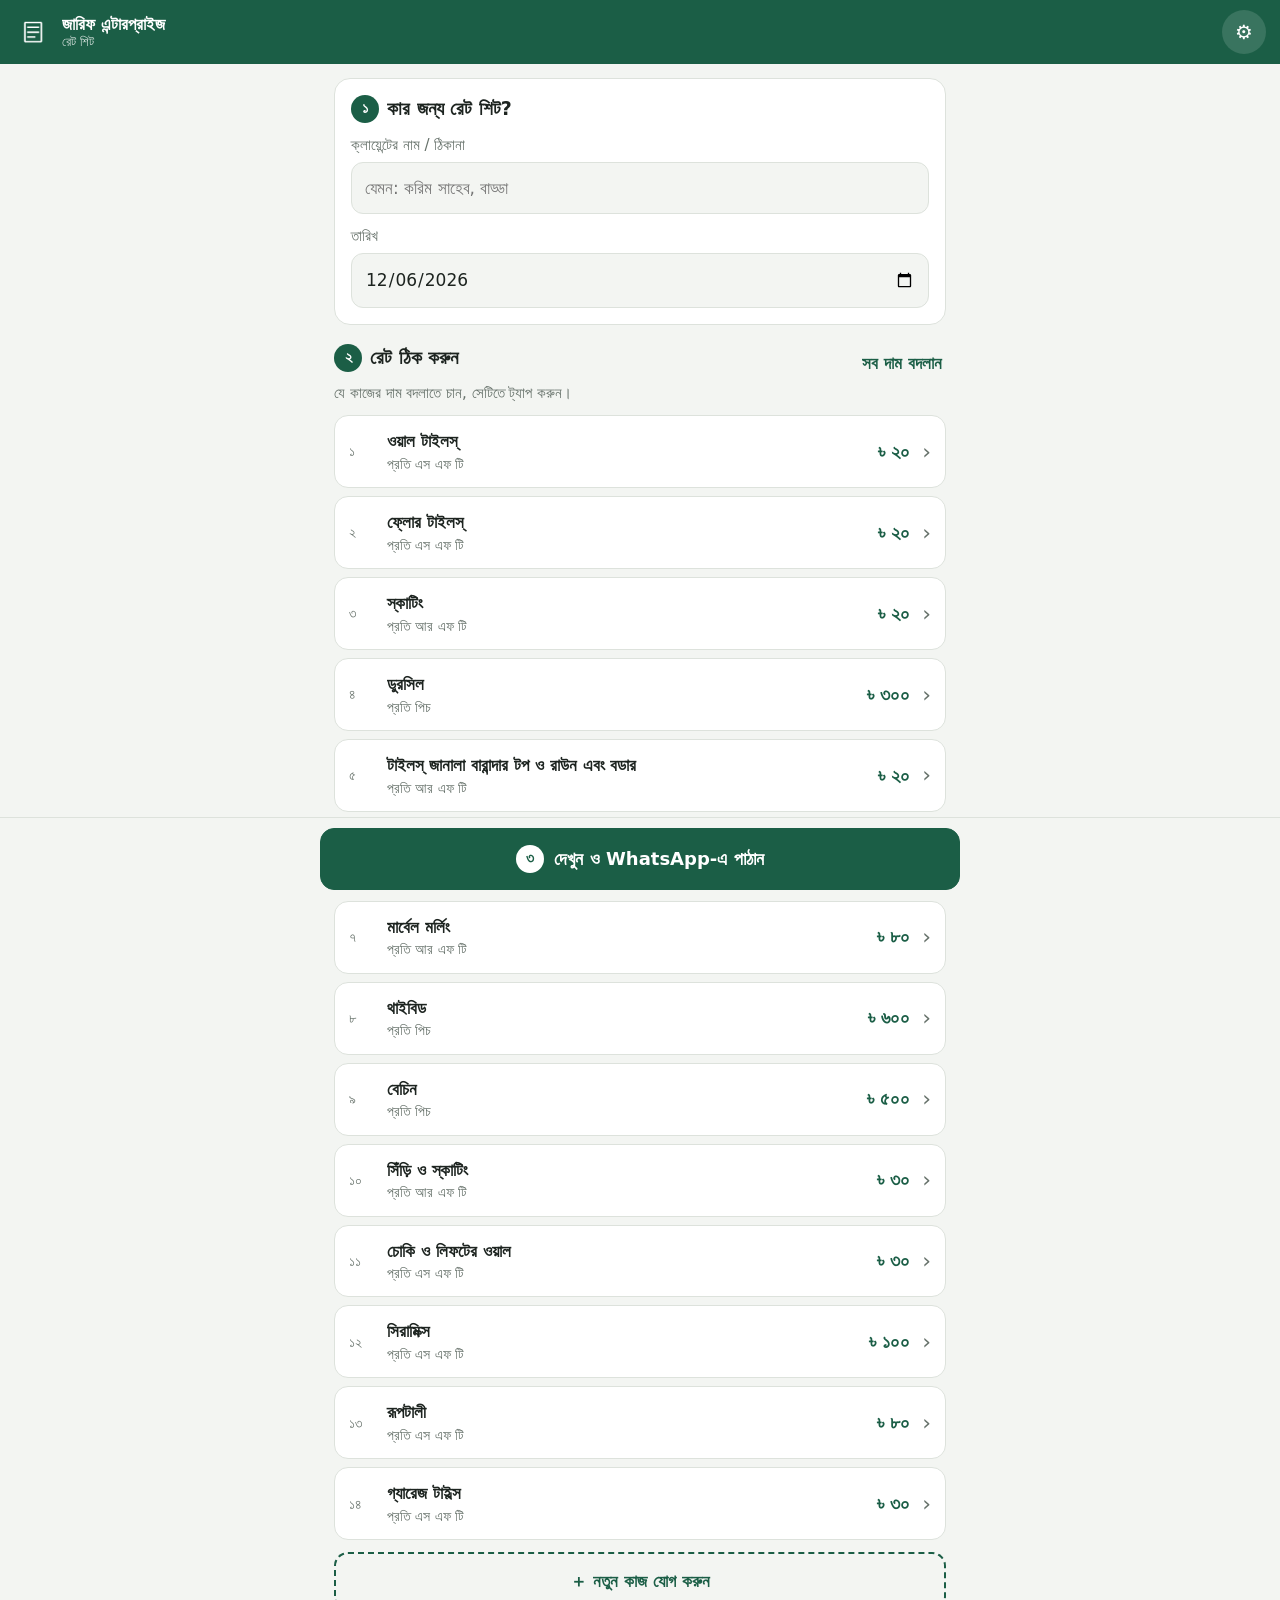
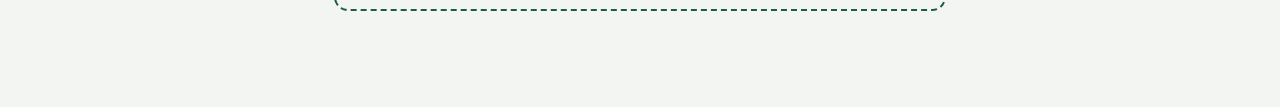
==== app/index.html @ 0f3c6140 "Add landing page, redesign owner app as step-by-step mobile app Co-Authored-By: Claude Sonnet 5.5 <n" ====
<!doctype html>
<html lang="bn">
<head>
<meta charset="utf-8">
<meta name="viewport" content="width=device-width, initial-scale=1, viewport-fit=cover">
<title>জারিফ রেট শিট</title>
<meta name="theme-color" content="#1b5e46">
<link rel="manifest" href="manifest.webmanifest">
<link rel="icon" href="../icons/icon.svg" type="image/svg+xml">
<link rel="apple-touch-icon" href="../icons/icon-192.png">
<meta name="apple-mobile-web-app-capable" content="yes">
<meta name="mobile-web-app-capable" content="yes">
<link rel="stylesheet" href="app.css">
</head>
<body>
<header class="appbar">
  <a class="brand" href="../" aria-label="ওয়েবসাইট">
    <img src="../icons/icon-192.png" alt="">
    <span><b>জারিফ এন্টারপ্রাইজ</b><small>রেট শিট</small></span>
  </a>
  <button id="menuBtn" class="round" aria-label="সেটিং">⚙️</button>
</header>

<main>
  <section class="card">
    <h2><span class="step">১</span> কার জন্য রেট শিট?</h2>
    <label>ক্লায়েন্টের নাম / ঠিকানা
      <input id="ref" placeholder="যেমন: করিম সাহেব, বাড্ডা" autocomplete="off">
    </label>
    <label>তারিখ
      <input id="date" type="date">
    </label>
  </section>

  <section>
    <div class="sec-head">
      <h2><span class="step">২</span> রেট ঠিক করুন</h2>
      <button id="bulkBtn" class="link">সব দাম বদলান</button>
    </div>
    <p class="hint">যে কাজের দাম বদলাতে চান, সেটিতে ট্যাপ করুন।</p>
    <div id="list"></div>
    <button id="addBtn" class="add">＋ নতুন কাজ যোগ করুন</button>
  </section>
</main>

<div class="actionbar">
  <button id="previewBtn" class="primary big"><span class="step light">৩</span> দেখুন ও WhatsApp-এ পাঠান</button>
</div>

<!-- Edit one item -->
<div class="sheet" id="sheetEdit" role="dialog" aria-modal="true">
  <div class="panel">
    <div class="grab"></div>
    <h3 id="editTitle">কাজ</h3>
    <label>কাজের নাম <input id="eName" placeholder="যেমন: ওয়াল টাইলস্"></label>
    <div class="lbl">কিসের হিসাবে?</div>
    <div class="chips" id="eUnits"></div>
    <div class="lbl">দাম (টাকা)</div>
    <div class="stepper">
      <button id="eMinus" class="round big" aria-label="কমান">−</button>
      <input id="ePrice" inputmode="decimal" placeholder="০">
      <button id="ePlus" class="round big" aria-label="বাড়ান">＋</button>
    </div>
    <button id="eSave" class="primary big">সেভ করুন</button>
    <div class="trio" id="eTools">
      <button id="eUp" class="ghost">↑ উপরে</button>
      <button id="eDown" class="ghost">↓ নিচে</button>
      <button id="eDel" class="ghost danger">মুছুন</button>
    </div>
    <button class="close ghost" data-close>বাতিল</button>
  </div>
</div>

<!-- Bulk change -->
<div class="sheet" id="sheetBulk" role="dialog" aria-modal="true">
  <div class="panel">
    <div class="grab"></div>
    <h3>সব দাম একসাথে বদলান</h3>
    <p class="hint">কত শতাংশ বাড়াতে বা কমাতে চান লিখুন। দাম ৫ টাকার কাছাকাছি করা হবে।</p>
    <label>শতাংশ (%) <input id="bPct" inputmode="decimal" placeholder="যেমন: ১০"></label>
    <div class="two">
      <button id="bUp" class="primary">বাড়ান ▲</button>
      <button id="bDown" class="primary dark">কমান ▼</button>
    </div>
    <button class="close ghost" data-close>বাতিল</button>
  </div>
</div>

<!-- Settings -->
<div class="sheet tall" id="sheetSet" role="dialog" aria-modal="true">
  <div class="panel">
    <div class="grab"></div>
    <h3>সেটিং</h3>
    <div id="installBox" class="note" hidden>
      <b>ফোনে অ্যাপ হিসেবে রাখুন</b>
      <p id="installText"></p>
      <button id="installBtn" class="primary" hidden>ইনস্টল করুন</button>
    </div>
    <h4>প্রতিষ্ঠানের তথ্য (শিটে ছাপা হবে)</h4>
    <label>বিসমিল্লাহ লাইন <input id="s-bismillah"></label>
    <label>প্রতিষ্ঠানের নাম <input id="s-title"></label>
    <label>প্রোপাইটর <input id="s-owner"></label>
    <label>বিবরণ <textarea id="s-tagline" rows="3"></textarea></label>
    <label>ঠিকানা <textarea id="s-address" rows="2"></textarea></label>
    <label>মোবাইল <input id="s-mobile" inputmode="tel"></label>
    <label>শিটের শিরোনাম <input id="s-heading"></label>
    <label>বি: দ্র: (নিচের নোট) <textarea id="s-note" rows="5"></textarea></label>
    <label>বাম স্বাক্ষর <input id="s-sigL"></label>
    <label>ডান স্বাক্ষর <input id="s-sigR"></label>
    <h4>ব্যাকআপ</h4>
    <p class="hint">ফোনের ডাটা মুছে গেলে রেট হারিয়ে যায়। মাঝেমধ্যে ব্যাকআপ রাখুন।</p>
    <div class="two">
      <button id="exportBtn" class="ghost">ব্যাকআপ সেভ</button>
      <button id="importBtn" class="ghost">ব্যাকআপ লোড</button>
    </div>
    <input type="file" id="importFile" accept="application/json" hidden>
    <button id="resetBtn" class="ghost danger wide">সব আগের অবস্থায় ফেরান</button>
    <button class="primary big" data-close>হয়েছে</button>
  </div>
</div>

<!-- Preview / send -->
<div class="screen" id="screenPrev">
  <div class="appbar">
    <button id="backBtn" class="link light">← ফিরে যান</button>
    <b>প্রিভিউ</b><span style="width:70px"></span>
  </div>
  <div class="scroll"><div class="paper"><canvas id="canvas"></canvas></div></div>
  <div class="actionbar col">
    <button id="shareBtn" class="primary big">📲 WhatsApp-এ পাঠান</button>
    <div class="two">
      <button id="saveBtn" class="ghost">⬇ ছবি সেভ</button>
      <button id="textBtn" class="ghost">💬 টেক্সট পাঠান</button>
    </div>
  </div>
</div>

<div id="toast"><span id="toastMsg"></span><button id="toastAct" hidden></button></div>
<script src="app.js"></script>
</body>
</html>
---- app/app.css ----
:root{--g:#1b5e46;--g2:#134735;--bg:#f3f5f2;--card:#fff;--line:#dde2dc;--tx:#1d2420;--mut:#66716a;--red:#b3261e;--amber:#fff4d6}
@media (prefers-color-scheme:dark){:root{--bg:#111412;--card:#1b201d;--line:#323a35;--tx:#e8ece9;--mut:#9aa59e;--amber:#3a3118}}
*{box-sizing:border-box;-webkit-tap-highlight-color:transparent}
html,body{margin:0}
body{font-family:"Noto Sans Bengali","Kalpurush","SolaimanLipi","Bangla Sangam MN","Nirmala UI",system-ui,sans-serif;font-size:17px;line-height:1.45;background:var(--bg);color:var(--tx);padding-bottom:calc(96px + env(safe-area-inset-bottom))}
body.lock{overflow:hidden}
button{font:inherit;cursor:pointer}
.appbar{position:sticky;top:0;z-index:5;display:flex;align-items:center;justify-content:space-between;background:var(--g);color:#fff;padding:calc(10px + env(safe-area-inset-top)) 14px 10px}
.brand{display:flex;gap:10px;align-items:center;color:#fff;text-decoration:none}
.brand img{width:38px;height:38px;border-radius:10px}
.brand span{display:flex;flex-direction:column;line-height:1.2}
.brand small{opacity:.8;font-size:13px}
.round{width:44px;height:44px;border-radius:50%;border:0;background:#ffffff22;color:inherit;font-size:20px}
.round.big{width:56px;height:56px;font-size:28px;background:var(--card);border:1.5px solid var(--line);color:var(--g)}
main{max-width:640px;margin:auto;padding:14px 14px 0}
h2{font-size:19px;margin:0 0 10px;display:flex;align-items:center;gap:8px}
h3{font-size:20px;margin:6px 0 12px}
h4{font-size:15px;color:var(--mut);margin:22px 0 6px}
.step{display:inline-grid;place-items:center;width:28px;height:28px;border-radius:50%;background:var(--g);color:#fff;font-size:15px;flex:none}
.step.light{background:#fff;color:var(--g)}
.card{background:var(--card);border:1px solid var(--line);border-radius:16px;padding:16px;margin-bottom:18px}
label,.lbl{display:block;font-size:15px;color:var(--mut);margin:12px 0 0}
input,textarea{width:100%;font:inherit;font-size:17px;color:var(--tx);background:var(--bg);border:1.5px solid var(--line);border-radius:12px;padding:13px;margin-top:5px}
input:focus,textarea:focus{outline:0;border-color:var(--g)}
.sec-head{display:flex;justify-content:space-between;align-items:center}
.hint{color:var(--mut);font-size:15px;margin:0 0 10px}
.link{background:none;border:0;color:var(--g);font-weight:600;padding:8px 4px}
.link.light{color:#fff}
@media (prefers-color-scheme:dark){.link{color:#6fcf9f}}
.item{width:100%;display:flex;align-items:center;gap:12px;text-align:left;background:var(--card);color:var(--tx);border:1px solid var(--line);border-radius:14px;padding:13px 14px;margin-bottom:8px;min-height:64px}
.item:active{background:var(--bg)}
.item .no{color:var(--mut);width:26px;flex:none;font-size:14px}
.item .meta{flex:1;min-width:0;display:flex;flex-direction:column}
.item .meta b{font-weight:600;overflow-wrap:anywhere}
.item .meta small{color:var(--mut);font-size:14px}
.item .price{font-weight:700;font-size:19px;color:var(--g);white-space:nowrap}
@media (prefers-color-scheme:dark){.item .price{color:#6fcf9f}}
.item .price.empty{color:var(--red);font-size:15px}
.item .chev{color:var(--mut);font-size:22px}
.add{width:100%;border:2px dashed var(--g);background:none;color:var(--g);border-radius:14px;padding:15px;font-weight:600;margin-top:4px}
@media (prefers-color-scheme:dark){.add{color:#6fcf9f;border-color:#6fcf9f}}
.primary,.ghost{border-radius:14px;padding:14px 16px;border:1.5px solid var(--g);font-weight:600}
.primary{background:var(--g);color:#fff}
.primary.dark{background:var(--g2)}
.primary.big{width:100%;font-size:18px;padding:16px;display:flex;justify-content:center;align-items:center;gap:10px}
.ghost{background:var(--card);color:var(--tx);border-color:var(--line)}
.ghost.danger{color:var(--red)}
.wide{width:100%;margin-top:12px}
.two{display:grid;grid-template-columns:1fr 1fr;gap:10px;margin-top:12px}
.trio{display:grid;grid-template-columns:1fr 1fr 1fr;gap:8px;margin-top:10px}
.actionbar{position:fixed;left:0;right:0;bottom:0;z-index:6;padding:10px 14px calc(10px + env(safe-area-inset-bottom));background:var(--bg);border-top:1px solid var(--line)}
.actionbar>*{max-width:640px;margin-left:auto;margin-right:auto}
.actionbar.col .two{margin-top:8px}

/* bottom sheets */
.sheet{position:fixed;inset:0;z-index:20;background:#0007;display:none;align-items:flex-end}
.sheet.open{display:flex}
.sheet .panel{width:100%;max-width:640px;margin:auto auto 0;background:var(--card);border-radius:22px 22px 0 0;padding:8px 18px calc(18px + env(safe-area-inset-bottom));max-height:92vh;overflow:auto;animation:up .22s ease-out}
@keyframes up{from{transform:translateY(40px);opacity:.5}to{transform:none;opacity:1}}
.grab{width:44px;height:5px;border-radius:3px;background:var(--line);margin:4px auto 10px}
.panel .primary.big{margin-top:16px}
.close{width:100%;margin-top:10px;border-color:transparent}
.chips{display:flex;flex-wrap:wrap;gap:8px;margin-top:6px}
.chip{border:1.5px solid var(--line);background:var(--bg);color:var(--tx);border-radius:999px;padding:10px 16px}
.chip.on{background:var(--g);color:#fff;border-color:var(--g)}
.stepper{display:flex;gap:10px;align-items:center;margin-top:6px}
.stepper input{margin:0;text-align:center;font-size:28px;font-weight:700;padding:10px}
.note{background:var(--amber);border-radius:12px;padding:12px 14px;margin-bottom:8px}
.note p{margin:4px 0 8px;font-size:15px}

/* preview screen */
.screen{position:fixed;inset:0;z-index:30;background:var(--bg);display:none;flex-direction:column}
.screen.open{display:flex}
.screen .appbar{position:static}
.screen .scroll{flex:1;overflow:auto;padding:12px}
.paper{background:#fff;max-width:640px;margin:auto;border-radius:6px;box-shadow:0 2px 12px #0003;overflow:hidden}
canvas{width:100%;display:block}
#toast{position:fixed;left:50%;bottom:calc(110px + env(safe-area-inset-bottom));transform:translateX(-50%);background:#222;color:#fff;padding:12px 16px;border-radius:14px;opacity:0;pointer-events:none;transition:.25s;max-width:92%;z-index:50;display:flex;gap:14px;align-items:center}
#toast.show{opacity:1;pointer-events:auto}
#toast button{background:none;border:0;color:#8be0b4;font-weight:700;padding:0}
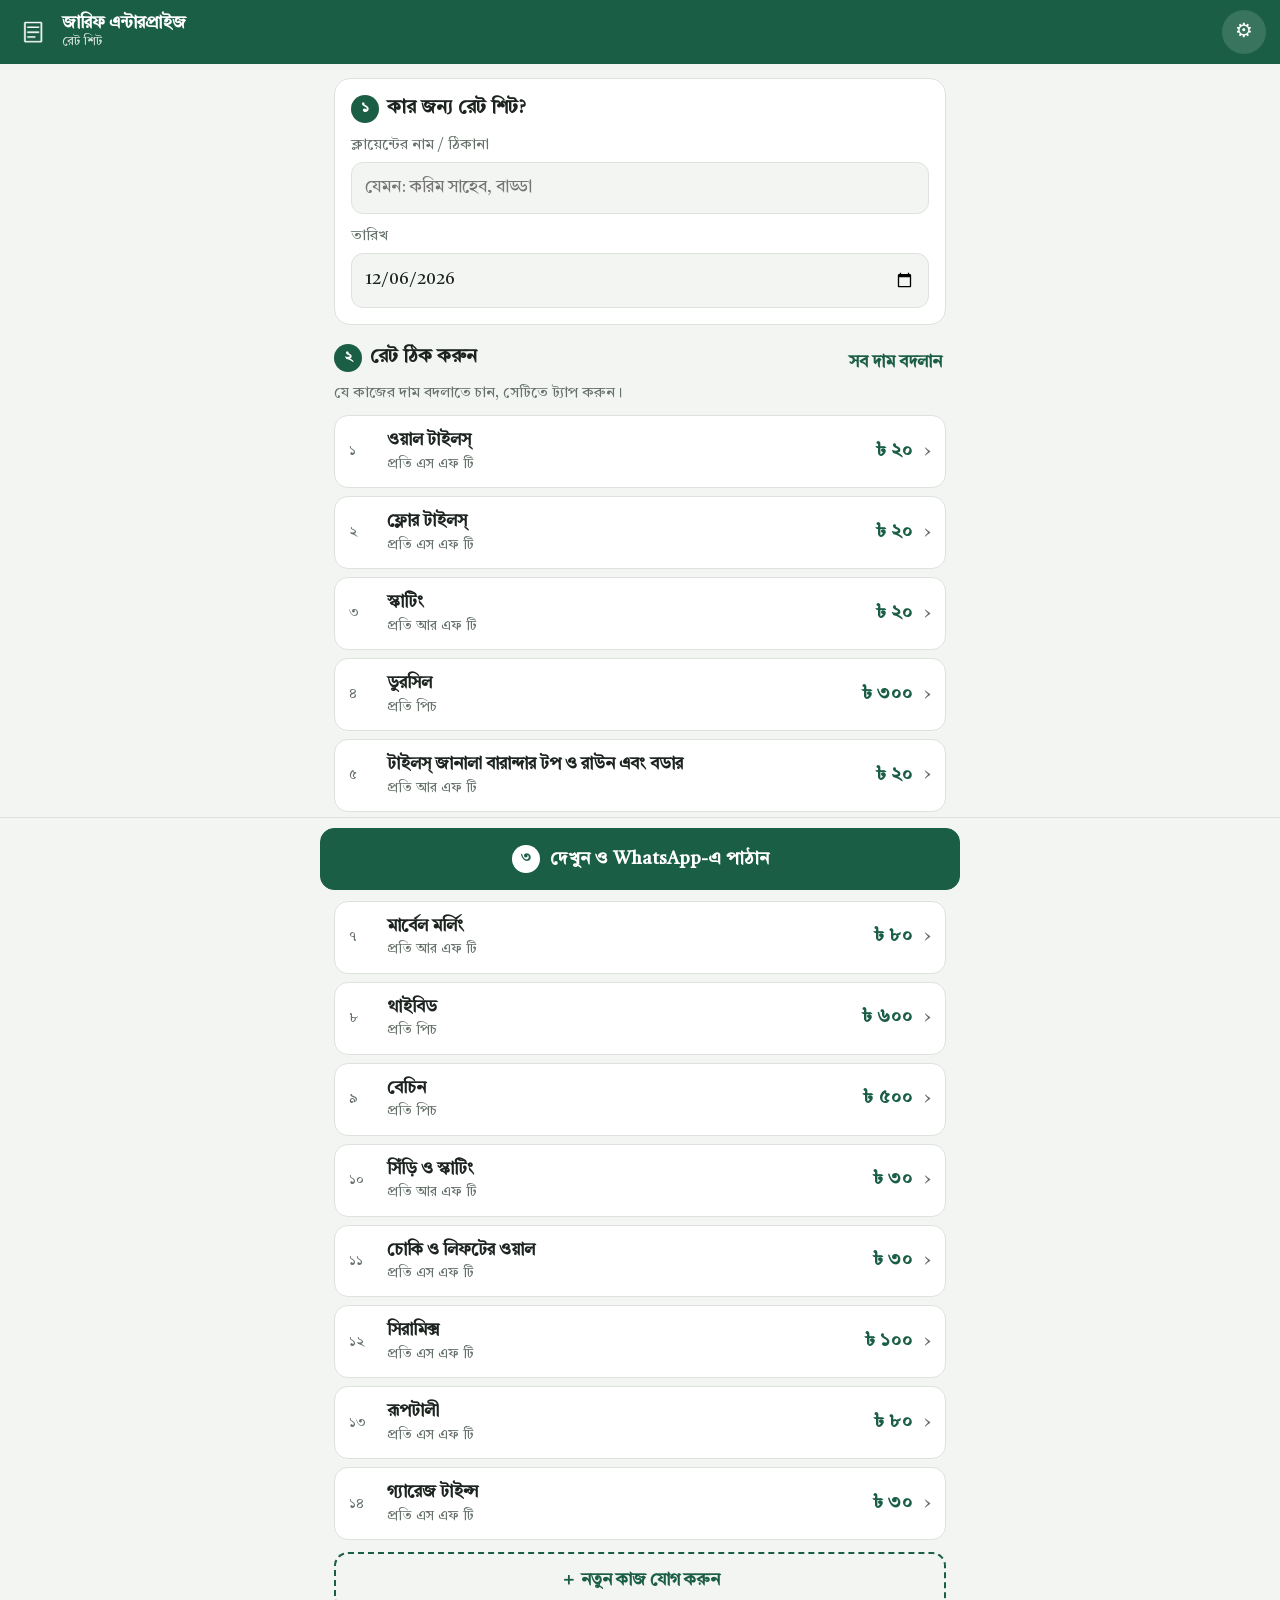
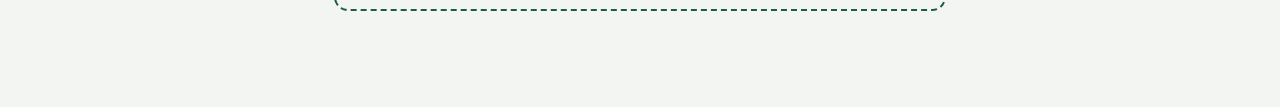
==== commit 3dac4df8: "Use self-hosted Tiro Bangla font across site, app and rate-sheet image Co-Authored-By: Claude Sonnet" ====
--- a/app/index.html
+++ b/app/index.html
@@ -10,6 +10,7 @@
 <link rel="apple-touch-icon" href="../icons/icon-192.png">
 <meta name="apple-mobile-web-app-capable" content="yes">
 <meta name="mobile-web-app-capable" content="yes">
+<link rel="stylesheet" href="../fonts/fonts.css">
 <link rel="stylesheet" href="app.css">
 </head>
 <body>
--- a/fonts/fonts.css
+++ b/fonts/fonts.css
@@ -0,0 +1,3 @@
+/* Tiro Bangla (SIL OFL 1.1) – self-hosted so it works offline */
+@font-face{font-family:"Tiro Bangla";font-style:normal;font-weight:400;font-display:swap;src:url(tiro-bangla-bengali.woff2) format("woff2");unicode-range: U+0951-0952, U+0964-0965, U+0980-09FE, U+1CD0, U+1CD2, U+1CD5-1CD6, U+1CD8, U+1CE1, U+1CEA, U+1CED, U+1CF2, U+1CF5-1CF7, U+200C-200D, U+20B9, U+25CC, U+A8F1, U+11DF0-11DF1;}
+@font-face{font-family:"Tiro Bangla";font-style:normal;font-weight:400;font-display:swap;src:url(tiro-bangla-latin.woff2) format("woff2");unicode-range: U+0000-00FF, U+0131, U+0152-0153, U+02BB-02BC, U+02C6, U+02DA, U+02DC, U+0304, U+0308, U+0329, U+2000-206F, U+20AC, U+2122, U+2191, U+2193, U+2212, U+2215, U+FEFF, U+FFFD;}
--- a/app/app.css
+++ b/app/app.css
@@ -2,7 +2,7 @@
 @media (prefers-color-scheme:dark){:root{--bg:#111412;--card:#1b201d;--line:#323a35;--tx:#e8ece9;--mut:#9aa59e;--amber:#3a3118}}
 *{box-sizing:border-box;-webkit-tap-highlight-color:transparent}
 html,body{margin:0}
-body{font-family:"Noto Sans Bengali","Kalpurush","SolaimanLipi","Bangla Sangam MN","Nirmala UI",system-ui,sans-serif;font-size:17px;line-height:1.45;background:var(--bg);color:var(--tx);padding-bottom:calc(96px + env(safe-area-inset-bottom))}
+body{font-family:"Tiro Bangla","Noto Sans Bengali","Kalpurush","SolaimanLipi","Bangla Sangam MN","Nirmala UI",system-ui,sans-serif;font-size:17px;line-height:1.45;background:var(--bg);color:var(--tx);padding-bottom:calc(96px + env(safe-area-inset-bottom))}
 body.lock{overflow:hidden}
 button{font:inherit;cursor:pointer}
 .appbar{position:sticky;top:0;z-index:5;display:flex;align-items:center;justify-content:space-between;background:var(--g);color:#fff;padding:calc(10px + env(safe-area-inset-top)) 14px 10px}
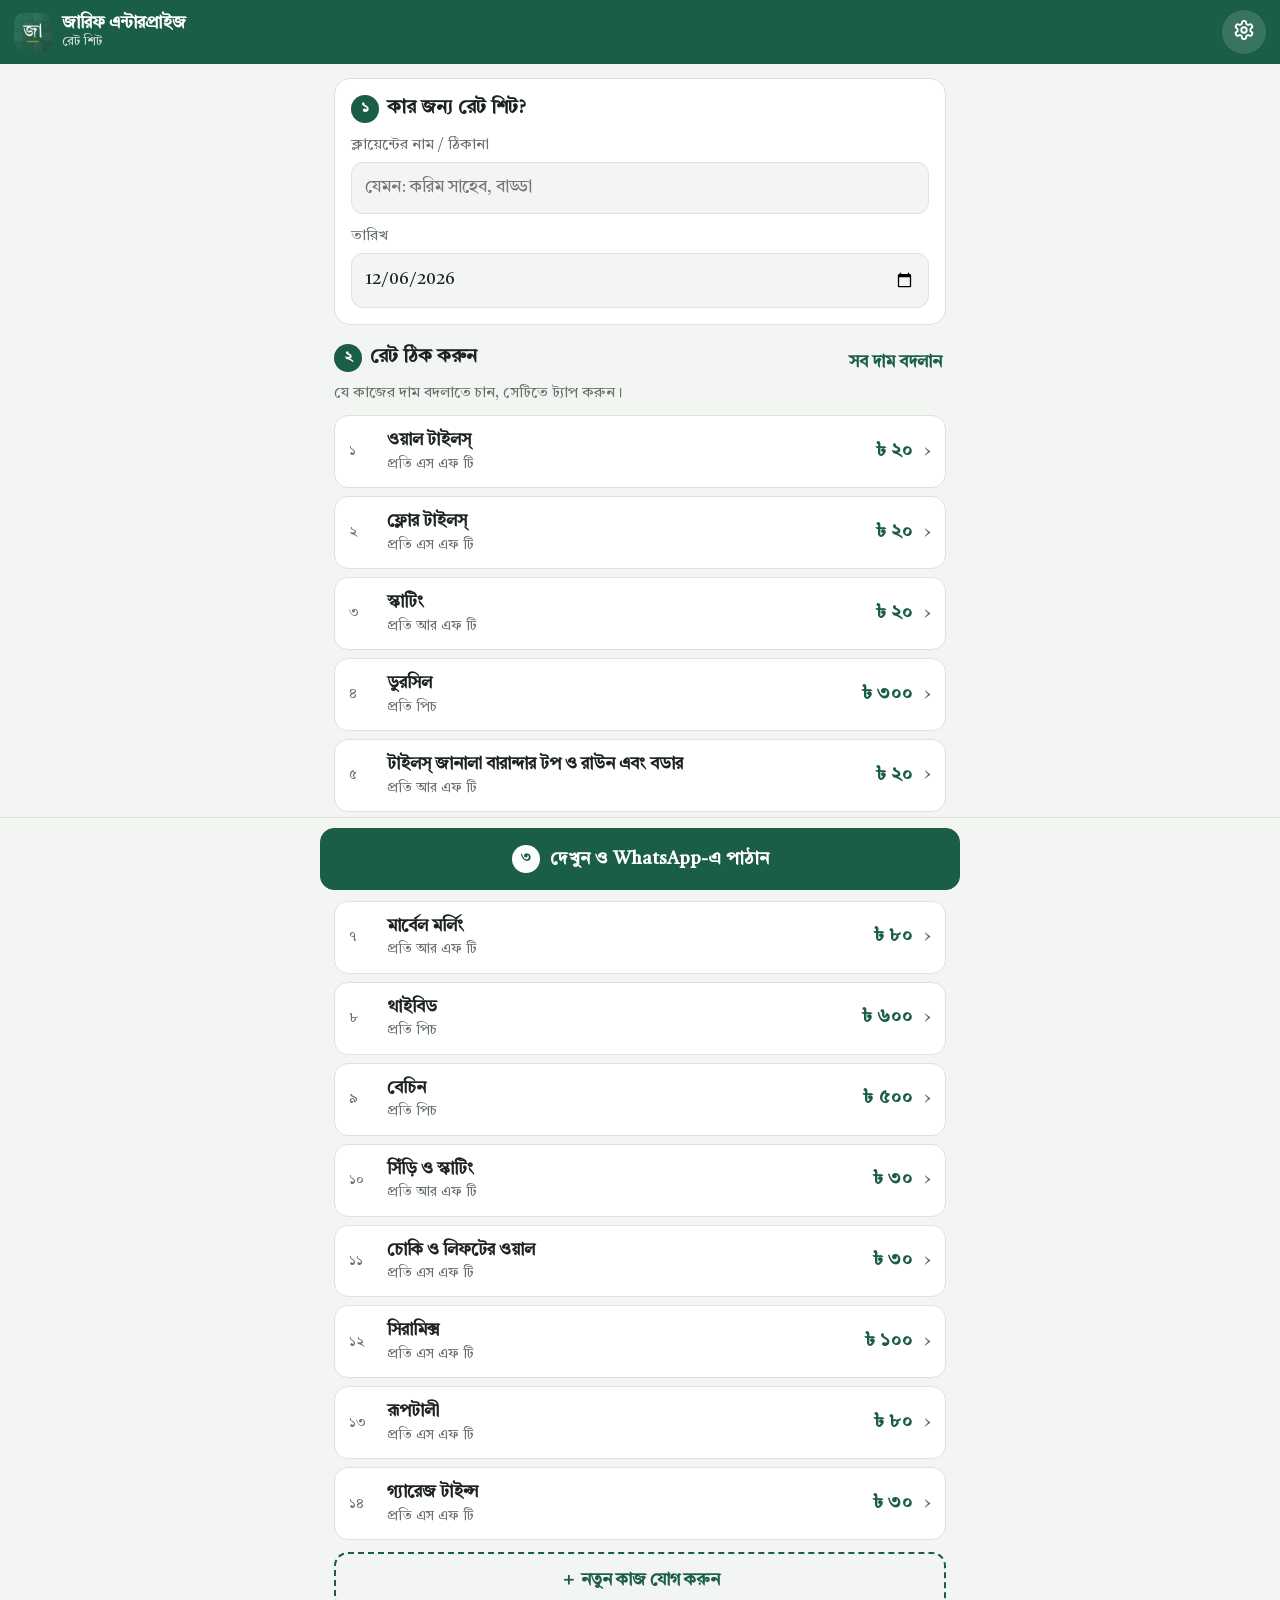
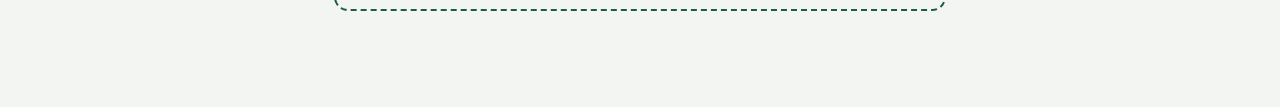
==== commit 6fb267df: "New app logo and Lucide/Tabler SVG icons replacing emojis Co-Authored-By: Claude Sonnet 5.5 <noreply" ====
--- a/app/index.html
+++ b/app/index.html
@@ -4,9 +4,10 @@
 <meta charset="utf-8">
 <meta name="viewport" content="width=device-width, initial-scale=1, viewport-fit=cover">
 <title>জারিফ রেট শিট</title>
+<meta name="color-scheme" content="light">
 <meta name="theme-color" content="#1b5e46">
 <link rel="manifest" href="manifest.webmanifest">
-<link rel="icon" href="../icons/icon.svg" type="image/svg+xml">
+<link rel="icon" href="../icons/icon-192.png" type="image/png">
 <link rel="apple-touch-icon" href="../icons/icon-192.png">
 <meta name="apple-mobile-web-app-capable" content="yes">
 <meta name="mobile-web-app-capable" content="yes">
@@ -19,7 +20,7 @@
     <img src="../icons/icon-192.png" alt="">
     <span><b>জারিফ এন্টারপ্রাইজ</b><small>রেট শিট</small></span>
   </a>
-  <button id="menuBtn" class="round" aria-label="সেটিং">⚙️</button>
+  <button id="menuBtn" class="round" aria-label="সেটিং"><i class="i i-settings"></i></button>
 </header>
 
 <main>
@@ -124,15 +125,12 @@
 <div class="screen" id="screenPrev">
   <div class="appbar">
     <button id="backBtn" class="link light">← ফিরে যান</button>
-    <b>প্রিভিউ</b><span style="width:70px"></span>
+    <b>প্রিভিউ</b>
+    <button id="saveBtn" class="link light"><i class="i i-download"></i> ছবি সেভ</button>
   </div>
   <div class="scroll"><div class="paper"><canvas id="canvas"></canvas></div></div>
-  <div class="actionbar col">
-    <button id="shareBtn" class="primary big">📲 WhatsApp-এ পাঠান</button>
-    <div class="two">
-      <button id="saveBtn" class="ghost">⬇ ছবি সেভ</button>
-      <button id="textBtn" class="ghost">💬 টেক্সট পাঠান</button>
-    </div>
+  <div class="actionbar">
+    <button id="shareBtn" class="primary big"><i class="i i-send"></i> WhatsApp-এ পাঠান</button>
   </div>
 </div>
 
--- a/app/app.css
+++ b/app/app.css
@@ -1,5 +1,4 @@
-:root{--g:#1b5e46;--g2:#134735;--bg:#f3f5f2;--card:#fff;--line:#dde2dc;--tx:#1d2420;--mut:#66716a;--red:#b3261e;--amber:#fff4d6}
-@media (prefers-color-scheme:dark){:root{--bg:#111412;--card:#1b201d;--line:#323a35;--tx:#e8ece9;--mut:#9aa59e;--amber:#3a3118}}
+:root{color-scheme:light;--g:#1b5e46;--g2:#134735;--bg:#f3f5f2;--card:#fff;--line:#dde2dc;--tx:#1d2420;--mut:#66716a;--red:#b3261e;--amber:#fff4d6}
 *{box-sizing:border-box;-webkit-tap-highlight-color:transparent}
 html,body{margin:0}
 body{font-family:"Tiro Bangla","Noto Sans Bengali","Kalpurush","SolaimanLipi","Bangla Sangam MN","Nirmala UI",system-ui,sans-serif;font-size:17px;line-height:1.45;background:var(--bg);color:var(--tx);padding-bottom:calc(96px + env(safe-area-inset-bottom))}
@@ -26,7 +25,6 @@
 .hint{color:var(--mut);font-size:15px;margin:0 0 10px}
 .link{background:none;border:0;color:var(--g);font-weight:600;padding:8px 4px}
 .link.light{color:#fff}
-@media (prefers-color-scheme:dark){.link{color:#6fcf9f}}
 .item{width:100%;display:flex;align-items:center;gap:12px;text-align:left;background:var(--card);color:var(--tx);border:1px solid var(--line);border-radius:14px;padding:13px 14px;margin-bottom:8px;min-height:64px}
 .item:active{background:var(--bg)}
 .item .no{color:var(--mut);width:26px;flex:none;font-size:14px}
@@ -34,11 +32,9 @@
 .item .meta b{font-weight:600;overflow-wrap:anywhere}
 .item .meta small{color:var(--mut);font-size:14px}
 .item .price{font-weight:700;font-size:19px;color:var(--g);white-space:nowrap}
-@media (prefers-color-scheme:dark){.item .price{color:#6fcf9f}}
 .item .price.empty{color:var(--red);font-size:15px}
 .item .chev{color:var(--mut);font-size:22px}
 .add{width:100%;border:2px dashed var(--g);background:none;color:var(--g);border-radius:14px;padding:15px;font-weight:600;margin-top:4px}
-@media (prefers-color-scheme:dark){.add{color:#6fcf9f;border-color:#6fcf9f}}
 .primary,.ghost{border-radius:14px;padding:14px 16px;border:1.5px solid var(--g);font-weight:600}
 .primary{background:var(--g);color:#fff}
 .primary.dark{background:var(--g2)}
@@ -72,9 +68,18 @@
 .screen{position:fixed;inset:0;z-index:30;background:var(--bg);display:none;flex-direction:column}
 .screen.open{display:flex}
 .screen .appbar{position:static}
+.screen .actionbar{position:static;flex:none}
+.screen .appbar b{flex:1;text-align:center}
+.screen .link{white-space:nowrap}
 .screen .scroll{flex:1;overflow:auto;padding:12px}
 .paper{background:#fff;max-width:640px;margin:auto;border-radius:6px;box-shadow:0 2px 12px #0003;overflow:hidden}
 canvas{width:100%;display:block}
 #toast{position:fixed;left:50%;bottom:calc(110px + env(safe-area-inset-bottom));transform:translateX(-50%);background:#222;color:#fff;padding:12px 16px;border-radius:14px;opacity:0;pointer-events:none;transition:.25s;max-width:92%;z-index:50;display:flex;gap:14px;align-items:center}
 #toast.show{opacity:1;pointer-events:auto}
 #toast button{background:none;border:0;color:#8be0b4;font-weight:700;padding:0}
+
+/* icons: Lucide (ISC), drawn as masks so they take the text colour */
+.i{display:inline-block;width:1.2em;height:1.2em;vertical-align:-.2em;background:currentColor;-webkit-mask:var(--m) center/contain no-repeat;mask:var(--m) center/contain no-repeat}
+.round .i{width:22px;height:22px}
+.link .i,.primary .i{margin-right:2px}
+.i-settings{--m:url(../icons/ui/settings.svg)}.i-send{--m:url(../icons/ui/send.svg)}.i-download{--m:url(../icons/ui/download.svg)}
